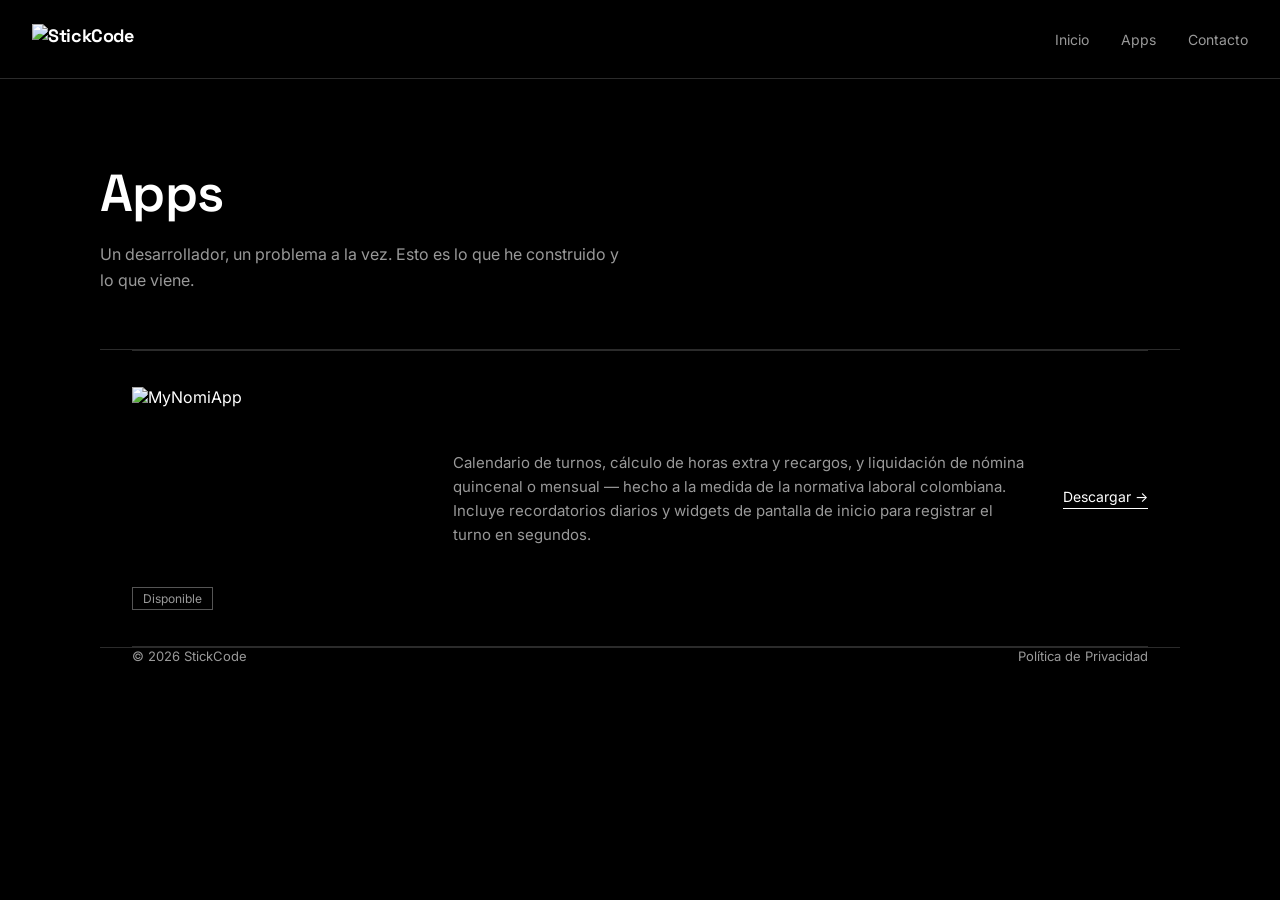
==== apps.html @ d3f2d608 "Add files via upload" ====
<!DOCTYPE html>
<html lang="es">
<head>
<meta charset="UTF-8">
<meta name="viewport" content="width=device-width, initial-scale=1.0">
<title>Apps — StickCode</title>
<meta name="description" content="Apps construidas por StickCode: MyNomiApp y próximos proyectos.">
<link rel="stylesheet" href="style.css">
</head>
<body>

<nav class="nav solid">
  <a href="index.html" class="nav-logo"><img src="assets/logostickcode.png" alt="StickCode"></a>
  <div class="nav-links">
    <a href="index.html">Inicio</a>
    <a href="apps.html">Apps</a>
    <a href="contacto.html">Contacto</a>
  </div>
</nav>

<header class="page-header wrap">
  <h1>Apps</h1>
  <p>Un desarrollador, un problema a la vez. Esto es lo que he construido y lo que viene.</p>
</header>

<section class="wrap">
  <div class="app-row">
    <div>
      <img src="assets/mynomiapplogoblanco.png" alt="MyNomiApp" class="app-logo">
      <span class="app-status">Disponible</span>
    </div>
    <div class="app-desc">
      Calendario de turnos, cálculo de horas extra y recargos, y liquidación de nómina quincenal o mensual — hecho a la medida de la normativa laboral colombiana. Incluye recordatorios diarios y widgets de pantalla de inicio para registrar el turno en segundos.
    </div>
    <a href="#" class="app-link">Descargar →</a>
  </div>

	<!--<div class="app-row upcoming">
    <div>
      <div class="app-name">Calculadora de Ramos</div>
      <span class="app-status">En desarrollo</span>
    </div>
    <div class="app-desc">
      App para calcular el costo real de un ramo de flores — cintas, limpiapipas, papel y demás materiales — pensada para quien vende arreglos florales y necesita cotizar rápido y sin perder margen.
    </div>
    <span class="app-link" style="opacity:0.4;">Próximamente</span>
  </div>-->
</section>

<footer class="wrap">
  <span>© <span id="year"></span> StickCode</span>
  <a href="privacidad.html">Política de Privacidad</a>
</footer>

<script>
  document.getElementById('year').textContent = new Date().getFullYear();
</script>

</body>
</html>
---- style.css ----
@import url('https://fonts.googleapis.com/css2?family=Space+Grotesk:wght@400;500;600;700&family=Inter:wght@400;500;600&display=swap');

:root {
  --black: #000000;
  --panel: #0d0d0d;
  --white: #ffffff;
  --gray-1: #999999;
  --gray-2: #2b2b2b;
  --gray-3: #555555;
  --max-width: 1080px;
}

* {
  box-sizing: border-box;
}

html {
  scroll-behavior: smooth;
}

body {
  margin: 0;
  background: var(--black);
  color: var(--white);
  font-family: 'Inter', sans-serif;
  -webkit-font-smoothing: antialiased;
}

h1, h2, h3, .display {
  font-family: 'Space Grotesk', sans-serif;
  font-weight: 600;
  margin: 0;
  letter-spacing: -0.01em;
}

a {
  color: inherit;
  text-decoration: none;
}

.wrap {
  max-width: var(--max-width);
  margin: 0 auto;
  padding: 0 32px;
}

/* Nav */
.nav {
  position: fixed;
  top: 0;
  left: 0;
  right: 0;
  z-index: 50;
  display: flex;
  align-items: center;
  justify-content: space-between;
  padding: 24px 32px;
  background: linear-gradient(to bottom, rgba(0,0,0,0.6), transparent);
}

.nav.solid {
  background: var(--black);
  border-bottom: 1px solid var(--gray-2);
}

.nav-logo {
  font-family: 'Space Grotesk', sans-serif;
  font-weight: 700;
  font-size: 18px;
  letter-spacing: -0.02em;
  display: block;
}

.nav-logo img {
  height: 30px;
  width: auto;
  display: block;
}

.nav-links {
  display: flex;
  gap: 32px;
  font-size: 14px;
  color: var(--gray-1);
}

.nav-links a:hover {
  color: var(--white);
}

/* Hero */
.hero {
  position: relative;
  min-height: 100vh;
  display: flex;
  align-items: flex-end;
  background-color: #050505;
  background-size: cover;
  background-position: right center;
  overflow: hidden;
}

.hero::before {
  content: "";
  position: absolute;
  inset: 0;
  background:
    linear-gradient(to top, rgba(0,0,0,0.94) 0%, rgba(0,0,0,0.3) 42%, rgba(0,0,0,0.15) 100%),
    linear-gradient(to right, rgba(0,0,0,0.97) 0%, rgba(0,0,0,0.75) 30%, rgba(0,0,0,0.15) 62%, rgba(0,0,0,0.05) 100%);
}

.hero-content {
  position: relative;
  z-index: 2;
  padding: 0 32px 88px;
  max-width: var(--max-width);
  margin: 0 auto;
  width: 100%;
}

.hero-eyebrow {
  font-size: 14px;
  color: var(--gray-1);
  margin-bottom: 18px;
  display: flex;
  align-items: center;
  gap: 10px;
}

.hero-eyebrow img {
  height: 80px;
  width: auto;
  display: block;
}

.app-logo {
  height: 192px;
  width: auto;
  display: block;
}

.privacy-app h2 img {
  height: 192px;
  width: auto;
  display: block;
}

.privacy-app h2 {
  display: flex;
  align-items: center;
}

.hero h1 {
  font-size: clamp(38px, 6.5vw, 76px);
  line-height: 1.02;
  max-width: 780px;
}

.hero p {
  margin-top: 22px;
  font-size: 17px;
  color: var(--gray-1);
  max-width: 480px;
  line-height: 1.6;
}

.hero-actions {
  margin-top: 36px;
  display: flex;
  gap: 16px;
  align-items: center;
}

.btn {
  display: inline-block;
  padding: 14px 26px;
  border: 1px solid var(--white);
  font-size: 14px;
  font-weight: 500;
  transition: background 0.2s ease, color 0.2s ease;
}

.btn.filled {
  background: var(--white);
  color: var(--black);
}

.btn.filled:hover {
  background: transparent;
  color: var(--white);
}

.btn.outline {
  color: var(--white);
}

.btn.outline:hover {
  background: var(--white);
  color: var(--black);
}

/* Sections */
section {
  padding: 96px 0;
}

.section-head {
  display: flex;
  justify-content: space-between;
  align-items: flex-end;
  margin-bottom: 56px;
  gap: 24px;
  border-bottom: 1px solid var(--gray-2);
  padding-bottom: 24px;
}

.section-head h2 {
  font-size: clamp(28px, 4vw, 40px);
}

.section-head p {
  color: var(--gray-1);
  max-width: 340px;
  font-size: 15px;
  line-height: 1.6;
  margin: 0;
}

/* App list (portafolio) */
.app-row {
  display: grid;
  grid-template-columns: 1fr 2fr auto;
  gap: 32px;
  align-items: center;
  padding: 36px 0;
  border-bottom: 1px solid var(--gray-2);
}

.app-row:first-child {
  border-top: 1px solid var(--gray-2);
}

.app-name {
  font-family: 'Space Grotesk', sans-serif;
  font-size: 24px;
  font-weight: 600;
}

.app-status {
  display: inline-block;
  margin-top: 8px;
  font-size: 12px;
  color: var(--gray-1);
  border: 1px solid var(--gray-3);
  padding: 3px 10px;
}

.app-desc {
  color: var(--gray-1);
  font-size: 15px;
  line-height: 1.6;
}

.app-link {
  font-size: 14px;
  white-space: nowrap;
  border-bottom: 1px solid var(--white);
  padding-bottom: 3px;
}

.app-row.upcoming .app-name,
.app-row.upcoming .app-desc {
  color: var(--gray-3);
}

.app-row.upcoming .app-status {
  color: var(--gray-3);
  border-color: var(--gray-2);
}

/* Contact */
.contact-block {
  display: flex;
  flex-direction: column;
  gap: 8px;
}

.contact-email {
  font-family: 'Space Grotesk', sans-serif;
  font-size: clamp(28px, 5vw, 48px);
  font-weight: 600;
  border-bottom: 1px solid var(--gray-2);
  padding-bottom: 20px;
  display: inline-block;
}

.contact-meta {
  margin-top: 32px;
  display: flex;
  gap: 40px;
  color: var(--gray-1);
  font-size: 14px;
}

.contact-meta a:hover {
  color: var(--white);
}

/* Footer */
footer {
  border-top: 1px solid var(--gray-2);
  padding: 32px 0;
  display: flex;
  justify-content: space-between;
  align-items: center;
  font-size: 13px;
  color: var(--gray-1);
}

footer a:hover {
  color: var(--white);
}

/* Privacy page */
.privacy-nav {
  display: flex;
  gap: 12px;
  flex-wrap: wrap;
  margin-bottom: 56px;
}

.privacy-nav a {
  font-size: 13px;
  border: 1px solid var(--gray-2);
  padding: 8px 16px;
  color: var(--gray-1);
}

.privacy-nav a:hover {
  border-color: var(--white);
  color: var(--white);
}

.privacy-app {
  padding: 56px 0;
  border-top: 1px solid var(--gray-2);
  scroll-margin-top: 100px;
}

.privacy-app h2 {
  font-size: 28px;
  margin-bottom: 8px;
}

.privacy-updated {
  color: var(--gray-1);
  font-size: 13px;
  margin-bottom: 32px;
}

.privacy-app h3 {
  font-size: 16px;
  margin-top: 32px;
  margin-bottom: 10px;
}

.privacy-app p, .privacy-app li {
  color: var(--gray-1);
  font-size: 15px;
  line-height: 1.7;
}

.privacy-app ul {
  padding-left: 20px;
  margin: 12px 0;
}

.page-header {
  padding: 160px 0 40px;
  border-bottom: 1px solid var(--gray-2);
}

.page-header h1 {
  font-size: clamp(32px, 5vw, 52px);
}

.page-header p {
  color: var(--gray-1);
  margin-top: 16px;
  max-width: 520px;
  line-height: 1.6;
}

@media (max-width: 720px) {
  .app-row {
    grid-template-columns: 1fr;
    gap: 12px;
  }
  .section-head {
    flex-direction: column;
    align-items: flex-start;
  }
  .contact-meta {
    flex-direction: column;
    gap: 12px;
  }
  footer {
    flex-direction: column;
    gap: 12px;
    text-align: center;
  }
}
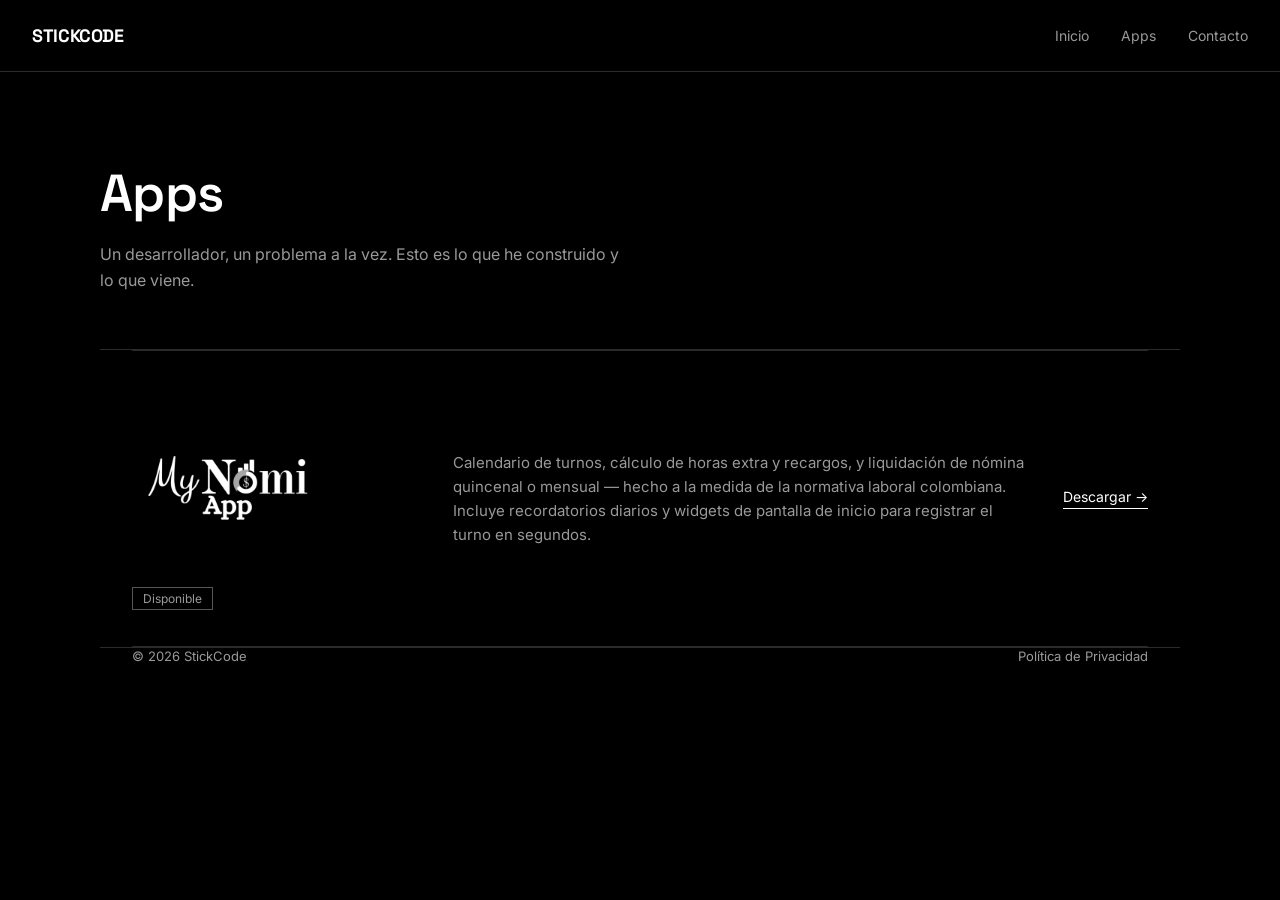
==== commit f43b5630: "Add files via upload" ====
--- a/apps.html
+++ b/apps.html
@@ -10,8 +10,8 @@
 <body>
 
 <nav class="nav solid">
-  <a href="index.html" class="nav-logo"><img src="assets/logostickcode.png" alt="StickCode"></a>
-  <div class="nav-links">
+	<a href="index.html" class="nav-logo">STICKCODE</a>
+	<div class="nav-links">
     <a href="index.html">Inicio</a>
     <a href="apps.html">Apps</a>
     <a href="contacto.html">Contacto</a>
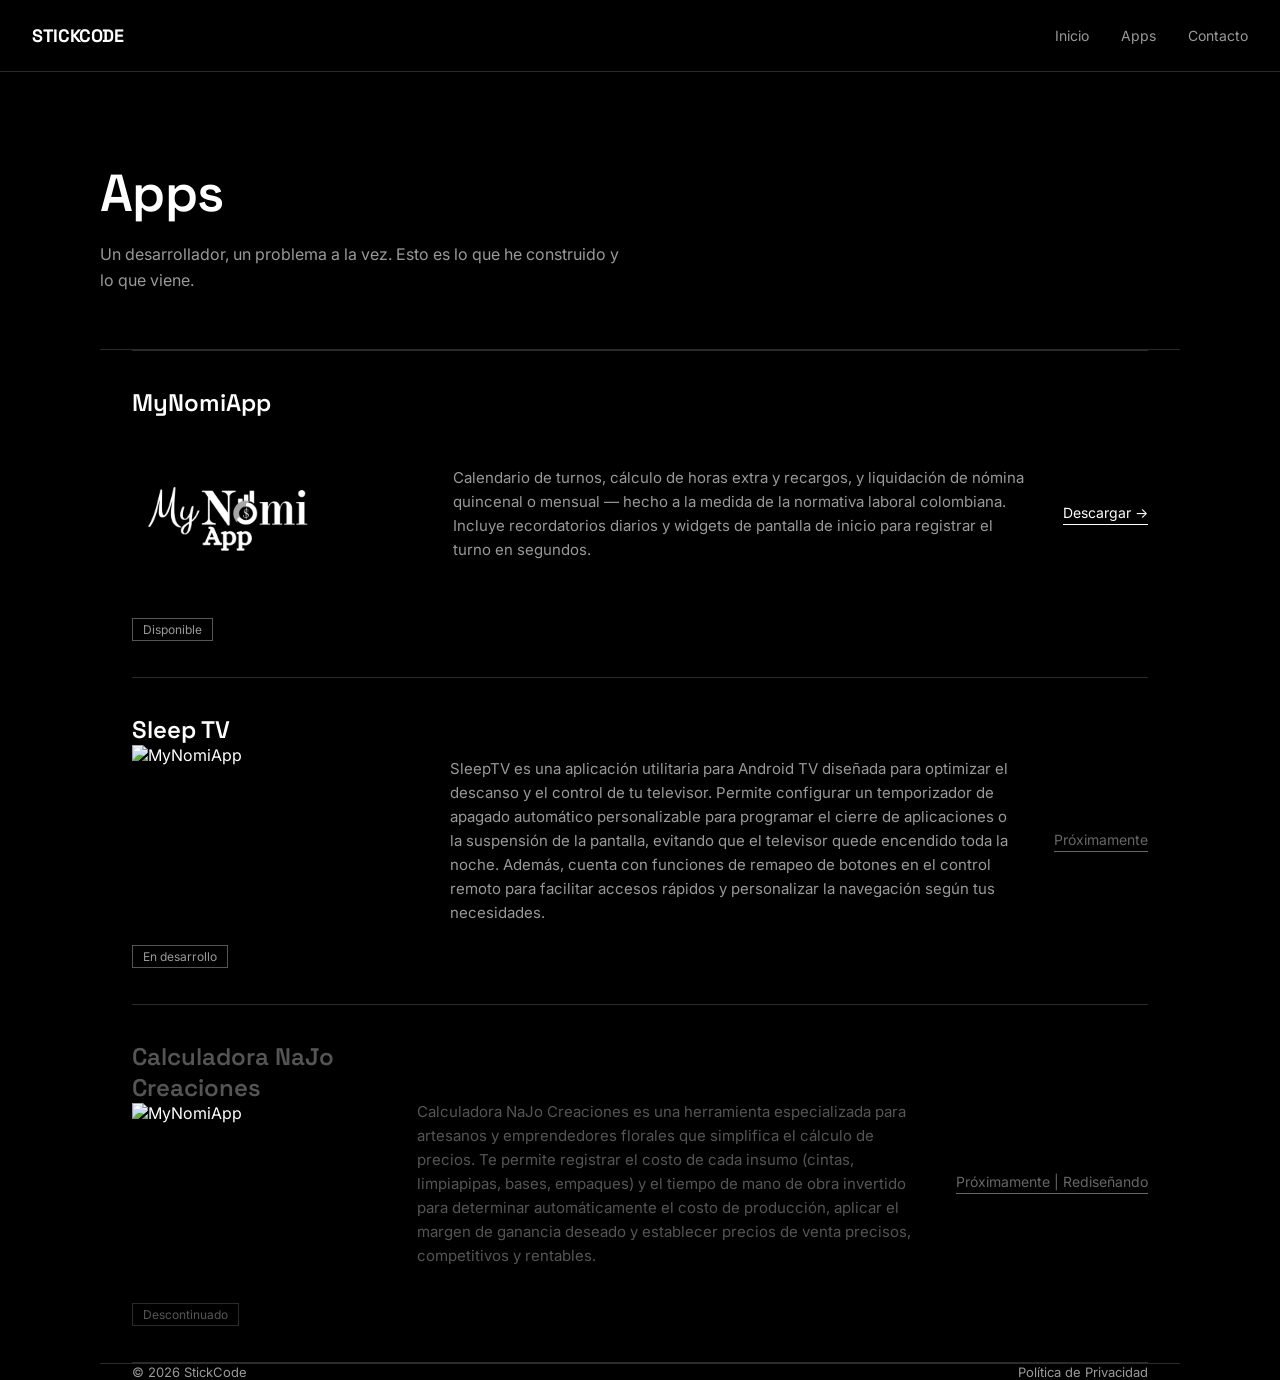
==== commit b4272eb4: "Add files via upload" ====
--- a/apps.html
+++ b/apps.html
@@ -3,7 +3,7 @@
 <head>
 <meta charset="UTF-8">
 <meta name="viewport" content="width=device-width, initial-scale=1.0">
-<title>Apps — StickCode</title>
+<title>Apps | StickCode</title>
 <meta name="description" content="Apps construidas por StickCode: MyNomiApp y próximos proyectos.">
 <link rel="stylesheet" href="style.css">
 </head>
@@ -26,7 +26,8 @@
 <section class="wrap">
   <div class="app-row">
     <div>
-      <img src="assets/mynomiapplogoblanco.png" alt="MyNomiApp" class="app-logo">
+	   <div class="app-name">MyNomiApp</div>
+        <img src="assets/mynomiapplogoblanco.png" alt="MyNomiApp" class="app-logo">
       <span class="app-status">Disponible</span>
     </div>
     <div class="app-desc">
@@ -35,16 +36,29 @@
     <a href="#" class="app-link">Descargar →</a>
   </div>
 
-	<!--<div class="app-row upcoming">
+    <div class="app-row">
     <div>
-      <div class="app-name">Calculadora de Ramos</div>
+      <div class="app-name">Sleep TV</div>
+		<img src="assets/sleeptv.png" alt="MyNomiApp" class="app-logo">
       <span class="app-status">En desarrollo</span>
     </div>
     <div class="app-desc">
-      App para calcular el costo real de un ramo de flores — cintas, limpiapipas, papel y demás materiales — pensada para quien vende arreglos florales y necesita cotizar rápido y sin perder margen.
+		SleepTV es una aplicación utilitaria para Android TV diseñada para optimizar el descanso y el control de tu televisor. Permite configurar un temporizador de apagado automático personalizable para programar el cierre de aplicaciones o la suspensión de la pantalla, evitando que el televisor quede encendido toda la noche. Además, cuenta con funciones de remapeo de botones en el control remoto para facilitar accesos rápidos y personalizar la navegación según tus necesidades.
+	</div>
+    <span class="app-link" style="opacity:0.4;">Próximamente</span>
+  </div>
+	
+    <div class="app-row upcoming">
+    <div>
+      <div class="app-name">Calculadora NaJo Creaciones</div>
+	    <img src="assets/1775512325619.png" alt="MyNomiApp" class="app-logo">
+      <span class="app-status">Descontinuado</span>
     </div>
-    <span class="app-link" style="opacity:0.4;">Próximamente</span>
-  </div>-->
+    <div class="app-desc">
+		Calculadora NaJo Creaciones es una herramienta especializada para artesanos y emprendedores florales que simplifica el cálculo de precios. Te permite registrar el costo de cada insumo (cintas, limpiapipas, bases, empaques) y el tiempo de mano de obra invertido para determinar automáticamente el costo de producción, aplicar el margen de ganancia deseado y establecer precios de venta precisos, competitivos y rentables.
+	</div>
+    <span class="app-link" style="opacity:0.4;">Próximamente | Rediseñando</span>
+  </div>
 </section>
 
 <footer class="wrap">
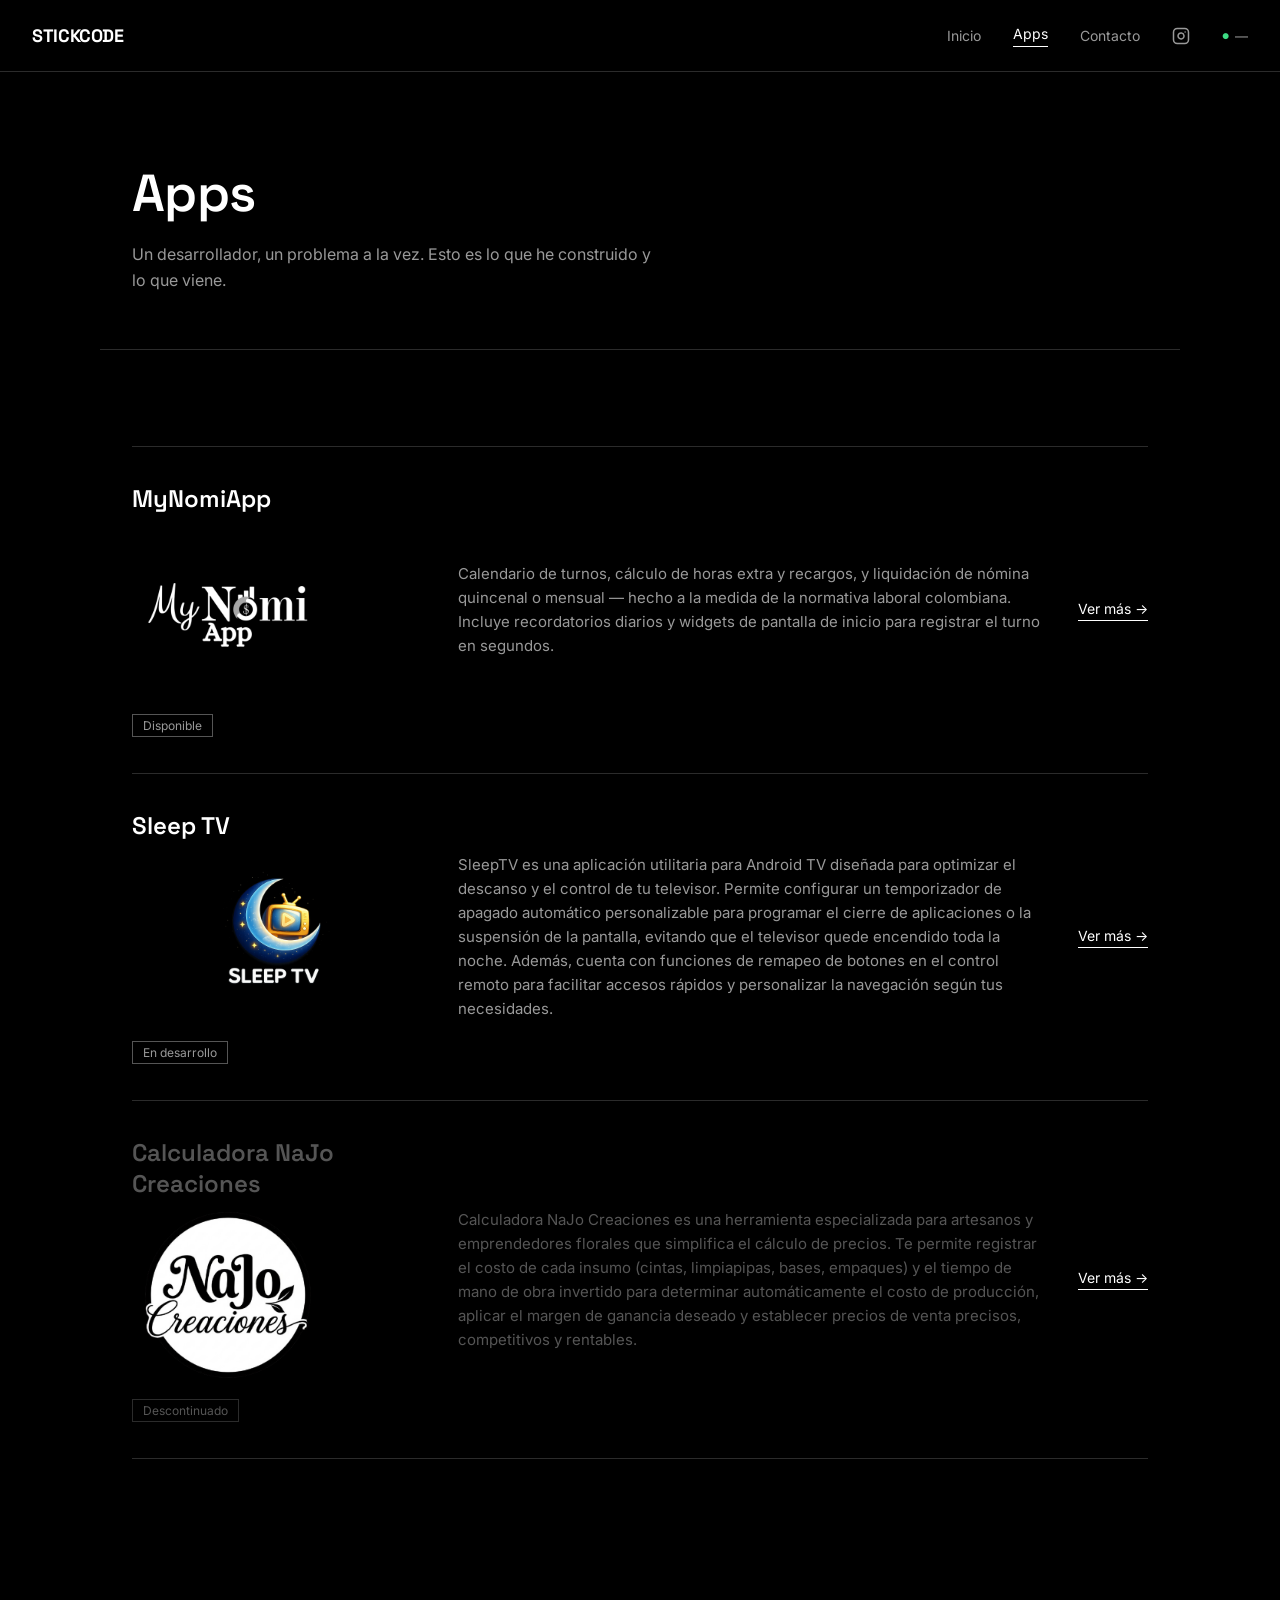
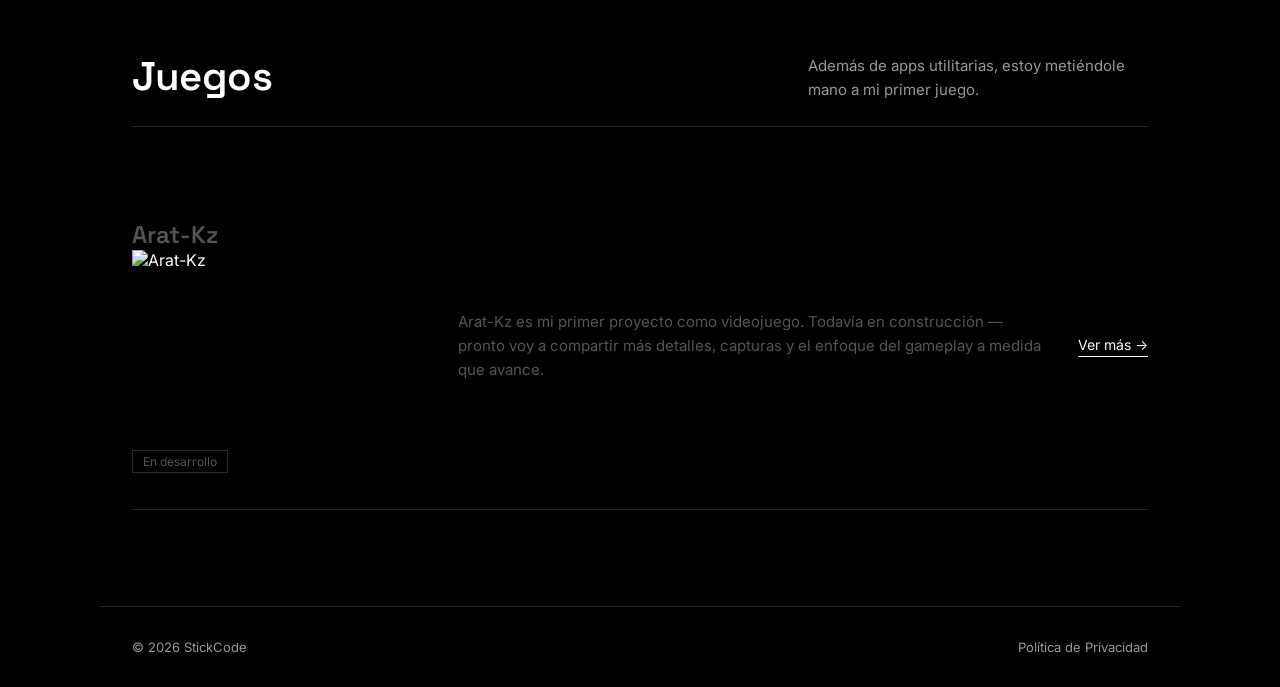
==== commit d153d61f: "Add files via upload" ====
--- a/apps.html
+++ b/apps.html
@@ -13,9 +13,14 @@
 	<a href="index.html" class="nav-logo">STICKCODE</a>
 	<div class="nav-links">
     <a href="index.html">Inicio</a>
-    <a href="apps.html">Apps</a>
+    <a href="apps.html" class="active">Apps</a>
     <a href="contacto.html">Contacto</a>
-  </div>
+    <a href="https://www.instagram.com/stickcodeofficial" target="_blank" rel="noopener" class="nav-ig" aria-label="Instagram de StickCode">
+      <svg viewBox="0 0 24 24" fill="none" stroke="currentColor" stroke-width="2" stroke-linecap="round" stroke-linejoin="round"><rect x="2" y="2" width="20" height="20" rx="5" ry="5"></rect><path d="M16 11.37A4 4 0 1 1 12.63 8 4 4 0 0 1 16 11.37z"></path><line x1="17.5" x2="17.51" y1="6.5" y2="6.5"></line></svg>
+    </a>
+    <span class="nav-counter"><span class="nav-counter-dot">●</span> <span data-site-counter>···</span></span>
+  </div>
+	<button class="nav-toggle" id="navToggle" aria-label="Abrir menú"><span></span><span></span><span></span></button>
 </nav>
 
 <header class="page-header wrap">
@@ -33,7 +38,7 @@
     <div class="app-desc">
       Calendario de turnos, cálculo de horas extra y recargos, y liquidación de nómina quincenal o mensual — hecho a la medida de la normativa laboral colombiana. Incluye recordatorios diarios y widgets de pantalla de inicio para registrar el turno en segundos.
     </div>
-    <a href="#" class="app-link">Descargar →</a>
+    <button type="button" class="app-link" onclick="openAppModal('mynomiapp')">Ver más →</button>
   </div>
 
     <div class="app-row">
@@ -45,7 +50,7 @@
     <div class="app-desc">
 		SleepTV es una aplicación utilitaria para Android TV diseñada para optimizar el descanso y el control de tu televisor. Permite configurar un temporizador de apagado automático personalizable para programar el cierre de aplicaciones o la suspensión de la pantalla, evitando que el televisor quede encendido toda la noche. Además, cuenta con funciones de remapeo de botones en el control remoto para facilitar accesos rápidos y personalizar la navegación según tus necesidades.
 	</div>
-    <span class="app-link" style="opacity:0.4;">Próximamente</span>
+    <button type="button" class="app-link" onclick="openAppModal('sleeptv')">Ver más →</button>
   </div>
 	
     <div class="app-row upcoming">
@@ -57,9 +62,99 @@
     <div class="app-desc">
 		Calculadora NaJo Creaciones es una herramienta especializada para artesanos y emprendedores florales que simplifica el cálculo de precios. Te permite registrar el costo de cada insumo (cintas, limpiapipas, bases, empaques) y el tiempo de mano de obra invertido para determinar automáticamente el costo de producción, aplicar el margen de ganancia deseado y establecer precios de venta precisos, competitivos y rentables.
 	</div>
-    <span class="app-link" style="opacity:0.4;">Próximamente | Rediseñando</span>
+    <button type="button" class="app-link" onclick="openAppModal('najo')">Ver más →</button>
   </div>
 </section>
+
+<section class="wrap">
+  <div class="section-head">
+    <h2>Juegos</h2>
+    <p>Además de apps utilitarias, estoy metiéndole mano a mi primer juego.</p>
+  </div>
+
+  <div class="app-row upcoming">
+    <div>
+      <div class="app-name">Arat-Kz</div>
+      <img src="assets/arat-kz.png" alt="Arat-Kz" class="app-logo">
+      <span class="app-status">En desarrollo</span>
+    </div>
+    <div class="app-desc">
+      Arat-Kz es mi primer proyecto como videojuego. Todavía en construcción — pronto voy a compartir más detalles, capturas y el enfoque del gameplay a medida que avance.
+    </div>
+    <button type="button" class="app-link" onclick="openAppModal('arat-kz')">Ver más →</button>
+  </div>
+</section>
+<div class="modal-overlay" id="modal-mynomiapp">
+  <div class="modal-box">
+    <button type="button" class="modal-close" onclick="closeAppModal('mynomiapp')" aria-label="Cerrar">✕</button>
+    <h3>MyNomiApp</h3>
+
+    <h4>Video</h4>
+    <div class="modal-video">
+      <video controls poster="assets/mynomiapp-video-poster.jpg">
+        <source src="assets/mynomiapp-demo.mp4" type="video/mp4">
+        Tu navegador no soporta el video. <a href="assets/mynomiapp-demo.mp4">Descárgalo aquí</a>.
+      </video>
+    </div>
+
+    <p>MyNomiApp nace de un problema muy concreto: llevar el control de turnos, horas extra y recargos de forma manual, en papel o en la cabeza, sin certeza de que el cálculo esté bien hecho según la normativa laboral colombiana.</p>
+    <p>La app te deja registrar cada turno desde el calendario en segundos — con widgets de pantalla de inicio para no tener que abrirla — y calcula automáticamente recargos nocturnos, dominicales, festivos y horas extra, dejando lista la liquidación quincenal o mensual.</p>
+    <p>También incluye recordatorios diarios configurables para que nunca se te pase registrar un turno, y ajustes de contrato flexibles (salario, jornada, frecuencia de pago) que se adaptan a tu situación real.</p>
+
+    <h4>Capturas de pantalla</h4>
+    <div class="modal-gallery">
+      <img src="assets/mynomiapp-screenshot-1.jpg" alt="MyNomiApp - captura 1">
+      <img src="assets/mynomiapp-screenshot-2.jpg" alt="MyNomiApp - captura 2">
+      <img src="assets/mynomiapp-screenshot-3.jpg" alt="MyNomiApp - captura 3">
+      <img src="assets/mynomiapp-screenshot-4.jpg" alt="MyNomiApp - captura 4">
+    </div>
+
+    <div class="modal-actions">
+      <a href="#" class="btn filled">Descargar en Google Play →</a>
+    </div>
+  </div>
+</div>
+
+<!-- Modal de detalle: Sleep TV -->
+<div class="modal-overlay" id="modal-sleeptv">
+  <div class="modal-box">
+    <button type="button" class="modal-close" onclick="closeAppModal('sleeptv')" aria-label="Cerrar">✕</button>
+    <h3>Sleep TV</h3>
+    <p>SleepTV es una aplicación utilitaria para Android TV diseñada para optimizar el descanso y el control de tu televisor.</p>
+    <p>Permite configurar un temporizador de apagado automático personalizable para programar el cierre de aplicaciones o la suspensión de la pantalla, evitando que el televisor quede encendido toda la noche.</p>
+    <p>Además, cuenta con funciones de remapeo de botones en el control remoto para facilitar accesos rápidos y personalizar la navegación según tus necesidades.</p>
+    <div class="modal-actions">
+      <span class="app-status">En desarrollo — próximamente más detalles, capturas y video</span>
+    </div>
+  </div>
+</div>
+
+<!-- Modal de detalle: Calculadora NaJo Creaciones -->
+<div class="modal-overlay" id="modal-najo">
+  <div class="modal-box">
+    <button type="button" class="modal-close" onclick="closeAppModal('najo')" aria-label="Cerrar">✕</button>
+    <h3>Calculadora NaJo Creaciones</h3>
+    <p>Calculadora NaJo Creaciones es una herramienta especializada para artesanos y emprendedores florales que simplifica el cálculo de precios.</p>
+    <p>Te permite registrar el costo de cada insumo (cintas, limpiapipas, bases, empaques) y el tiempo de mano de obra invertido para determinar automáticamente el costo de producción.</p>
+    <p>También aplica el margen de ganancia deseado y establece precios de venta precisos, competitivos y rentables.</p>
+    <div class="modal-actions">
+      <span class="app-status">Descontinuado — en proceso de rediseño</span>
+    </div>
+  </div>
+</div>
+
+<!-- Modal de detalle: Arat-Kz -->
+<div class="modal-overlay" id="modal-arat-kz">
+  <div class="modal-box">
+    <button type="button" class="modal-close" onclick="closeAppModal('arat-kz')" aria-label="Cerrar">✕</button>
+    <h3>Arat-Kz</h3>
+    <p>Arat-Kz es mi primer proyecto como videojuego, todavía en construcción.</p>
+    <p>Pronto voy a compartir más detalles, capturas y el enfoque del gameplay a medida que avance el desarrollo.</p>
+    <div class="modal-actions">
+      <span class="app-status">En desarrollo</span>
+    </div>
+  </div>
+</div>
 
 <footer class="wrap">
   <span>© <span id="year"></span> StickCode</span>
@@ -70,5 +165,72 @@
   document.getElementById('year').textContent = new Date().getFullYear();
 </script>
 
+<script>
+  function openAppModal(id) {
+    const modal = document.getElementById('modal-' + id);
+    if (!modal) return;
+    modal.classList.add('open');
+    document.body.style.overflow = 'hidden';
+  }
+
+  function closeAppModal(id) {
+    const modal = document.getElementById('modal-' + id);
+    if (!modal) return;
+    modal.classList.remove('open');
+    document.body.style.overflow = '';
+    const video = modal.querySelector('video');
+    if (video) video.pause();
+  }
+
+  document.querySelectorAll('.modal-overlay').forEach(overlay => {
+    overlay.addEventListener('click', (e) => {
+      if (e.target === overlay) closeAppModal(overlay.id.replace('modal-', ''));
+    });
+  });
+
+  document.addEventListener('keydown', (e) => {
+    if (e.key === 'Escape') {
+      document.querySelectorAll('.modal-overlay.open').forEach(overlay => {
+        closeAppModal(overlay.id.replace('modal-', ''));
+      });
+    }
+  });
+</script>
+
+
+<script>
+  (function () {
+    var els = document.querySelectorAll('[data-site-counter]');
+    if (!els.length) return;
+    fetch('https://countapi.mileshilliard.com/api/v1/hit/stickcode-dev-site-visits')
+      .then(function (res) { return res.json(); })
+      .then(function (data) {
+        var count = data && data.value !== undefined ? parseInt(data.value, 10) : null;
+        els.forEach(function (el) {
+          el.textContent = (typeof count === 'number' && !isNaN(count)) ? count.toLocaleString('es-CO') : '—';
+        });
+      })
+      .catch(function () {
+        els.forEach(function (el) { el.textContent = '—'; });
+      });
+  })();
+</script>
+
+<script>
+  const navToggle = document.getElementById('navToggle');
+  const navLinks = document.querySelector('.nav-links');
+  if (navToggle && navLinks) {
+    navToggle.addEventListener('click', () => {
+      navToggle.classList.toggle('open');
+      navLinks.classList.toggle('open');
+    });
+    navLinks.querySelectorAll('a').forEach(a => {
+      a.addEventListener('click', () => {
+        navToggle.classList.remove('open');
+        navLinks.classList.remove('open');
+      });
+    });
+  }
+</script>
 </body>
 </html>
--- a/style.css
+++ b/style.css
@@ -41,7 +41,8 @@
 .wrap {
   max-width: var(--max-width);
   margin: 0 auto;
-  padding: 0 32px;
+  padding-left: 32px;
+  padding-right: 32px;
 }
 
 /* Nav */
@@ -79,6 +80,7 @@
 
 .nav-links {
   display: flex;
+  align-items: center;
   gap: 32px;
   font-size: 14px;
   color: var(--gray-1);
@@ -86,6 +88,71 @@
 
 .nav-links a:hover {
   color: var(--white);
+}
+
+.nav-ig {
+  display: flex;
+  align-items: center;
+}
+
+.nav-ig svg {
+  width: 18px;
+  height: 18px;
+  display: block;
+}
+
+.nav-links a.active {
+  color: var(--white);
+  border-bottom: 1px solid var(--white);
+  padding-bottom: 4px;
+}
+
+.nav-counter {
+  display: inline-flex;
+  align-items: center;
+  gap: 6px;
+  font-size: 13px;
+  color: var(--gray-1);
+  white-space: nowrap;
+}
+
+.nav-counter-dot {
+  font-size: 8px;
+  color: #3ddc84;
+  line-height: 1;
+}
+
+.nav-toggle {
+  display: none;
+  flex-direction: column;
+  justify-content: center;
+  gap: 5px;
+  width: 32px;
+  height: 32px;
+  background: none;
+  border: none;
+  cursor: pointer;
+  z-index: 60;
+}
+
+.nav-toggle span {
+  display: block;
+  height: 2px;
+  width: 100%;
+  background: var(--white);
+  transition: transform 0.25s ease, opacity 0.25s ease;
+}
+
+.nav-toggle.open span:nth-child(1) {
+  transform: translateY(7px) rotate(45deg);
+}
+
+.nav-toggle.open span:nth-child(2) {
+  opacity: 0;
+}
+
+.nav-toggle.open span:nth-child(3) {
+  transform: translateY(-7px) rotate(-45deg);
 }
 
 /* Hero */
@@ -93,17 +160,75 @@
   position: relative;
   min-height: 100vh;
   display: flex;
-  align-items: flex-end;
+  align-items: center;
   background-color: #050505;
+  overflow: hidden;
+}
+
+.hero-bg {
+  position: absolute;
+  inset: 0;
+  z-index: 1;
   background-size: cover;
   background-position: right center;
-  overflow: hidden;
+  opacity: 1;
+  transition: opacity 0.15s linear;
+}
+
+.hero-bg-b {
+  opacity: 0;
+}
+
+.hero.show-color .hero-bg-a {
+  opacity: 0;
+}
+
+.hero.show-color .hero-bg-b {
+  opacity: 1;
+}
+
+.hero.glitch-active .hero-bg {
+  animation: heroGlitch 0.5s steps(8, end);
+}
+
+.hero.glitch-active .hero-bg-b {
+  animation-direction: reverse;
+}
+
+@keyframes heroGlitch {
+  0%   { opacity: 1;  clip-path: inset(0 0 0 0);     transform: translateX(0); filter: none; }
+  10%  { opacity: .25; clip-path: inset(8% 0 62% 0);  transform: translateX(-8px); }
+  20%  { opacity: 1;  clip-path: inset(70% 0 4% 0);   transform: translateX(6px); filter: hue-rotate(25deg); }
+  32%  { opacity: .3; clip-path: inset(28% 0 42% 0);  transform: translateX(-5px); }
+  45%  { opacity: 1;  clip-path: inset(0 0 0 0);      transform: translateX(4px); filter: hue-rotate(-20deg); }
+  60%  { opacity: .35; clip-path: inset(52% 0 18% 0); transform: translateX(-6px); }
+  75%  { opacity: 1;  clip-path: inset(4% 0 58% 0);   transform: translateX(3px); }
+  100% { opacity: 1;  clip-path: inset(0 0 0 0);      transform: translateX(0); filter: none; }
+}
+
+@media (min-width: 900px) {
+  .hero {
+    min-height: 82vh;
+    max-height: 820px;
+  }
+
+  .hero-bg {
+    left: 38%;
+    background-position: center 15%;
+  }
+}
+
+@media (min-width: 1300px) {
+  .hero-bg {
+    left: 55%;
+  }
 }
 
 .hero::before {
   content: "";
   position: absolute;
   inset: 0;
+  z-index: 2;
   background:
     linear-gradient(to top, rgba(0,0,0,0.94) 0%, rgba(0,0,0,0.3) 42%, rgba(0,0,0,0.15) 100%),
     linear-gradient(to right, rgba(0,0,0,0.97) 0%, rgba(0,0,0,0.75) 30%, rgba(0,0,0,0.15) 62%, rgba(0,0,0,0.05) 100%);
@@ -111,11 +236,9 @@
 
 .hero-content {
   position: relative;
-  z-index: 2;
-  padding: 0 32px 88px;
-  max-width: var(--max-width);
-  margin: 0 auto;
+  z-index: 3;
   width: 100%;
+  padding: 0 32px;
 }
 
 .hero-eyebrow {
@@ -268,6 +391,24 @@
   padding-bottom: 3px;
 }
 
+button.app-link {
+  display: inline-block;
+  background: none;
+  border: none;
+  border-bottom: 1px solid var(--white);
+  color: var(--white);
+  font-family: inherit;
+  font-size: 14px;
+  cursor: pointer;
+  padding: 0 0 3px;
+  text-align: left;
+}
+
+button.app-link:hover {
+  color: var(--gray-1);
+  border-color: var(--gray-1);
+}
+
 .app-row.upcoming .app-name,
 .app-row.upcoming .app-desc {
   color: var(--gray-3);
@@ -287,10 +428,10 @@
 
 .contact-email {
   font-family: 'Space Grotesk', sans-serif;
-  font-size: clamp(28px, 5vw, 48px);
+  font-size: clamp(20px, 3.2vw, 30px);
   font-weight: 600;
   border-bottom: 1px solid var(--gray-2);
-  padding-bottom: 20px;
+  padding-bottom: 16px;
   display: inline-block;
 }
 
@@ -376,7 +517,8 @@
 }
 
 .page-header {
-  padding: 160px 0 40px;
+  padding-top: 160px;
+  padding-bottom: 40px;
   border-bottom: 1px solid var(--gray-2);
 }
 
@@ -389,6 +531,49 @@
   margin-top: 16px;
   max-width: 520px;
   line-height: 1.6;
+}
+
+/* Imágenes siempre responsivas por defecto */
+img {
+  max-width: 100%;
+  height: auto;
+}
+
+@media (max-width: 900px) {
+  .nav-toggle {
+    display: flex;
+  }
+
+  .nav-links {
+    position: fixed;
+    top: 0;
+    right: 0;
+    height: 100vh;
+    width: min(78vw, 320px);
+    background: var(--panel);
+    border-left: 1px solid var(--gray-2);
+    flex-direction: column;
+    align-items: flex-start;
+    justify-content: center;
+    gap: 28px;
+    padding: 0 40px;
+    font-size: 18px;
+    transform: translateX(100%);
+    transition: transform 0.3s ease;
+  }
+
+  .nav-links.open {
+    transform: translateX(0);
+  }
+
+  .hero-content {
+    padding-bottom: 64px;
+  }
+
+  .app-logo,
+  .privacy-app h2 img {
+    height: 120px;
+  }
 }
 
 @media (max-width: 720px) {
@@ -409,4 +594,140 @@
     gap: 12px;
     text-align: center;
   }
-}
+  .page-header {
+    padding-top: 120px;
+    padding-bottom: 32px;
+  }
+  section {
+    padding: 64px 0;
+  }
+  .wrap {
+    padding-left: 20px;
+    padding-right: 20px;
+  }
+  .app-logo,
+  .privacy-app h2 img {
+    height: 90px;
+  }
+  .hero-eyebrow img {
+    height: 56px;
+  }
+  .modal-box {
+    padding: 24px 18px;
+  }
+  .modal-gallery img {
+    height: 140px;
+  }
+}
+
+@media (max-width: 420px) {
+  .hero h1 {
+    font-size: 30px;
+  }
+  .app-logo,
+  .privacy-app h2 img {
+    height: 72px;
+  }
+}
+
+/* ===== Modal flotante de detalle de app ===== */
+.modal-overlay {
+  display: none;
+  position: fixed;
+  inset: 0;
+  background: rgba(0, 0, 0, 0.85);
+  z-index: 100;
+  align-items: center;
+  justify-content: center;
+  padding: 24px;
+}
+
+.modal-overlay.open {
+  display: flex;
+}
+
+.modal-box {
+  background: var(--panel);
+  border: 1px solid var(--gray-2);
+  max-width: 720px;
+  width: 100%;
+  max-height: 88vh;
+  overflow-y: auto;
+  padding: 40px;
+  position: relative;
+}
+
+.modal-close {
+  position: absolute;
+  top: 16px;
+  right: 16px;
+  background: none;
+  border: 1px solid var(--gray-3);
+  color: var(--white);
+  width: 36px;
+  height: 36px;
+  font-size: 18px;
+  cursor: pointer;
+  line-height: 1;
+}
+
+.modal-close:hover {
+  border-color: var(--white);
+}
+
+.modal-box h3 {
+  font-size: clamp(22px, 4vw, 30px);
+  margin-bottom: 18px;
+  padding-right: 40px;
+}
+
+.modal-box p {
+  color: var(--gray-1);
+  font-size: 15px;
+  line-height: 1.7;
+  margin: 0 0 16px;
+}
+
+.modal-box h4 {
+  font-family: 'Space Grotesk', sans-serif;
+  font-size: 14px;
+  color: var(--white);
+  margin: 28px 0 12px;
+  text-transform: uppercase;
+  letter-spacing: 0.04em;
+}
+
+.modal-video {
+  position: relative;
+  width: 100%;
+  aspect-ratio: 16 / 9;
+  background: #000;
+  margin-bottom: 8px;
+  overflow: hidden;
+}
+
+.modal-video video,
+.modal-video iframe {
+  width: 100%;
+  height: 100%;
+  border: 0;
+  display: block;
+}
+
+.modal-gallery {
+  display: grid;
+  grid-template-columns: repeat(auto-fill, minmax(140px, 1fr));
+  gap: 12px;
+}
+
+.modal-gallery img {
+  width: 100%;
+  height: 200px;
+  object-fit: cover;
+  cursor: zoom-in;
+  border: 1px solid var(--gray-2);
+}
+
+.modal-actions {
+  margin-top: 28px;
+}
